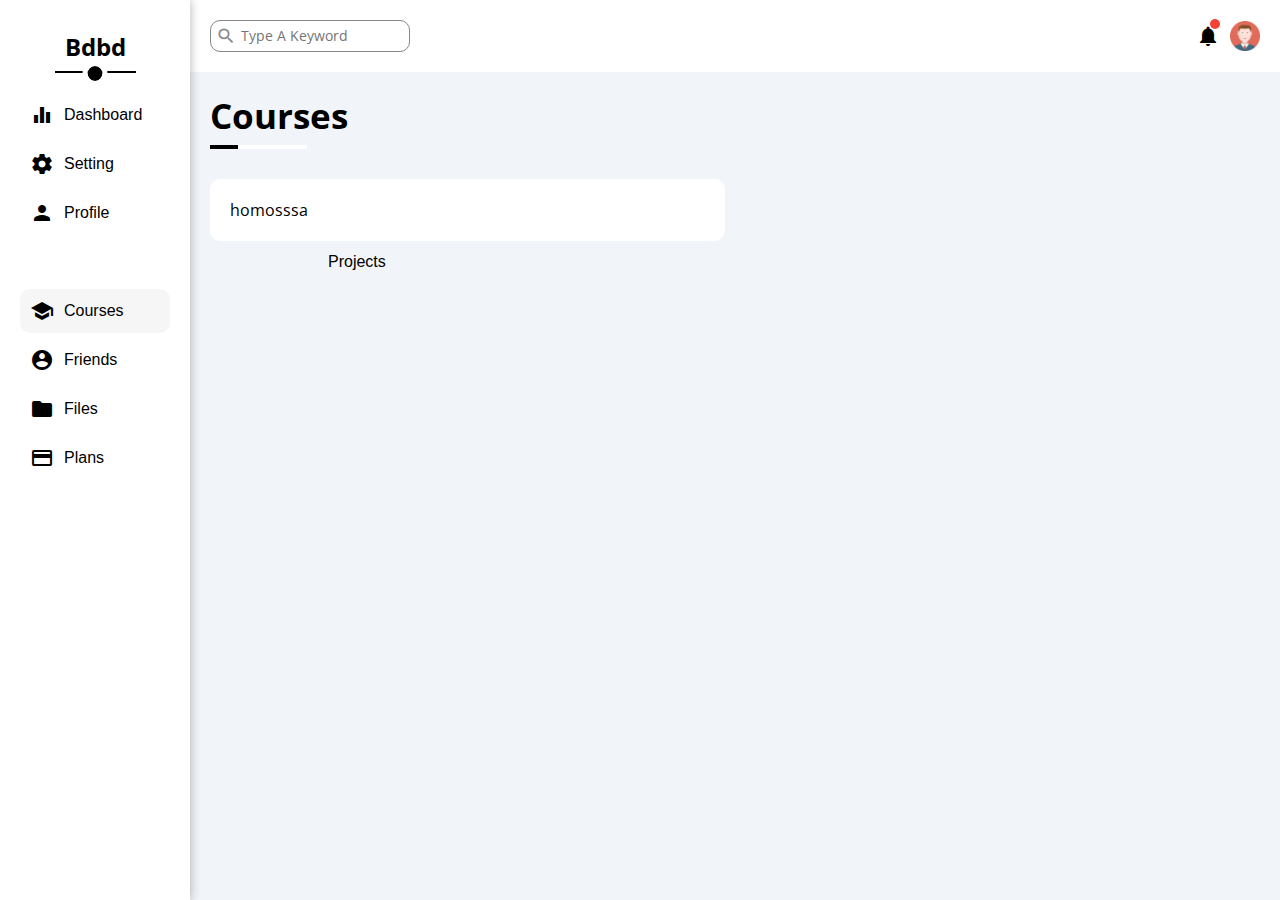
==== html files/courses.html @ 0f11dca4 "structure files and folders" ====
<!DOCTYPE html>
<html lang="en">
<head>
  <meta charset="UTF-8">
  <meta http-equiv="X-UA-Compatible" content="IE=edge">
  <meta name="viewport" content="width=device-width, initial-scale=1.0">
  <!-- icons link -->
  <link href="https://fonts.googleapis.com/icon?family=Material+Icons" rel="stylesheet">
  <link rel="stylesheet" href="https://cdnjs.cloudflare.com/ajax/libs/font-awesome/4.7.0/css/font-awesome.min.css">
  <!-- font google -->
  <link rel="preconnect" href="https://fonts.googleapis.com">
  <link rel="preconnect" href="https://fonts.gstatic.com" crossorigin>
  <link href="https://fonts.googleapis.com/css2?family=Open+Sans:wght@300;500;700;800&display=swap" rel="stylesheet">
  
  <link rel="stylesheet" href="../css files/mainStyle.css">
  <title>Courses</title>
</head>
<body>
  <header>
    <nav>
      <h2>bdbd</h2>
      <ul>
        <li>
          <a id="navLink" href="./index.html">
            <i class="material-icons">equalizer</i>
            dashboard
          </a>
        </li>
        <li>
          <a id="navLink" href="./setting.html">
            <i class="material-icons">settings</i>
            setting
          </a>
        </li>
        <li>
          <a id="navLink" href="./profile.html">
            <i class="material-icons">person</i>
            profile
          </a>
        </li>
        <li>
          <a id="navLink" href="./projects.html">
            <i class="material-icons">account_tree</i>
            projects
          </a>
        </li>
        <li>
          <a id="navLink" href="./courses.html">
            <i class="material-icons">school</i>
            courses
          </a>
        </li>
        <li>
          <a id="navLink" href="./friends.html">
            <i class="material-icons">account_circle</i>
            friends
          </a>
        </li>
        <li>
          <a id="navLink" href="./files.html">
            <i class="material-icons">folder</i>
            files
          </a>
        </li>
        <li>
          <a id="navLink" href="./plans.html">
            <i class="material-icons">credit_card</i>
            plans
          </a>
        </li>
      </ul>
    </nav>
  </header>

  <main>
    <nav>
      <div class="search-box border-radius">
        <i class="material-icons">search</i>
        <input type="search" placeholder="Type A Keyword" >
      </div>
      <div class="right">
        <i class="material-icons">notifications</i>
        <img src="../imgs/avatar.png" alt="">
      </div>
    </nav>
    <div class="container">
      <h2>courses</h2>
      <div class="container">
        <section>
          homosssa
        </section>
      </div>
    </div>
  </main>


  <script src="../js files/main.js"></script>
</body>
</html>
---- css files/mainStyle.css ----
:root {
  --main-font-color: #000;
  --second-font-color: #888;
  --main-bg: #fff;
  --second-bg: #F1F5F9;
  --third-bg: #eee;
  --red: #F44336;
  --blue: #0075FF;
  --orange: #F59E0B;
  --green: #22c55e;


  --time-trannsition: 0.3s;
  --radius: 10px;
}
* {
  padding: 0;
  margin: 0;
  box-sizing: border-box;
}
.border-radius {
  border-radius: var(--radius);
  -webkit-border-radius: var(--radius);
  -moz-border-radius: var(--radius);
  -ms-border-radius: var(--radius);
  -o-border-radius: var(--radius);
}
::-webkit-scrollbar {
  width: 10px;
}
::-webkit-scrollbar-track {
  background: var(--main-bg);
}
::-webkit-scrollbar-thumb {
  background: var(--blue);
}
body {
  display: flex;
  font-family: 'Open Sans', sans-serif;
}
:is(a, ul, li, input, button, textarea) {
  all: initial;
}
button:hover {
  background-image: linear-gradient(rgb(0 0 0 / 0.2), rgb(0 0 0 / 0.2)) !important; 
  cursor: pointer;
}
.hover {
  background: #f6f6f6;
}
/* toggle button */
.checkbtn-div {
  background: var(--second-font-color);
  cursor: pointer;
  width: 75px;
  height: 30px;
  position: relative;
  border-radius: 50px;
  transition: 0.5s;
  -webkit-border-radius: 50px;
  -moz-border-radius: 50px;
  -ms-border-radius: 50px;
  -o-border-radius: 50px;
  -webkit-transition: 0.5s;
  -moz-transition: 0.5s;
  -ms-transition: 0.5s;
  -o-transition: 0.5s;
}
.checkbtn-div::before {
  content: '\e5cd';
  font-family: 'Material Icons';
  position: absolute;
  top: 5px;
  left: 5px;
  color: var(--second-font-color);
  font-size: 20px;
  background: #fff;
  border-radius: 50%;
  transition: 0.3s;
  -webkit-border-radius: 50%;
  -moz-border-radius: 50%;
  -ms-border-radius: 50%;
  -o-border-radius: 50%;
  -webkit-transition: 0.3s;
  -moz-transition: 0.3s;
  -ms-transition: 0.3s;
  -o-transition: 0.3s;
}
input:checked + .checkbtn-div {
  background: var(--blue);
}
input:checked + .checkbtn-div::before {
  content: '\e876';
  color: var(--blue);
  left: calc(100% - (5px + 20px));
}
/* for sections and header init and paragraph after */
main > .container > .container > section {
  background-color: var(--main-bg);
  border-radius: var(--radius);
  padding: 20px;
  overflow: hidden;
  -webkit-border-radius: var(--radius);
  -moz-border-radius: var(--radius);
  -ms-border-radius: var(--radius);
  -o-border-radius: var(--radius);
}
main > .container > .container > section > h2,
main > .container > .container > section > header > h2 {
  text-transform: capitalize;
  color: var(--main-font-color);
  margin-bottom: 10px;
}
section > header > h2 + p,
section > header > div h2 + p {
  color: var(--second-font-color);
  text-transform: capitalize;
  margin: 10px 0;
  font-size: 14px;
}
section > div h2 {
  text-transform: capitalize;
  font-size: 18px;
  font-weight: 500;
}
/* start nav left */
header > nav {
  padding: 20px;
  height: 100%;
  min-height: 100vh;
  box-shadow: 0 0 10px rgb(0 0 0 / 0.3);
  background: var(--main-bg);
  position: relative;
}
header > nav > h2 {
  width: max-content;
  margin: auto;
  margin-bottom: 20px;
  padding: 10px;
  text-transform: capitalize;
  position: relative;
  color: var(--main-font-color);
}
header > nav > h2::before {
  content: '';
  position: absolute;
  bottom: 0;
  left: 0;
  width: 100%;
  height: 2px;
  background: var(--main-font-color);
}
header > nav > h2::after {
  content: '';
  position: absolute;
  bottom: -7.5px;
  outline: 5px solid var(--main-bg);
  left: 50%;
  width: 15px;
  height: 15px;
  border-radius: 50%;
  background: var(--main-font-color);
  transform: translateX(-50%);
  -webkit-transform: translateX(-50%);
  -moz-transform: translateX(-50%);
  -ms-transform: translateX(-50%);
  -o-transform: translateX(-50%);
  -webkit-border-radius: 50%;
  -moz-border-radius: 50%;
  -ms-border-radius: 50%;
  -o-border-radius: 50%;
}
header > nav > ul {
  display: grid;
}
header > nav > ul > li {
  width: 150px;
  border-radius: 10px;
  margin-bottom: 5px;
  color: var(--main-font-color);
  cursor: pointer;
  transition: var(--time-trannsition);
  -webkit-transition: var(--time-trannsition);
  -moz-transition: var(--time-trannsition);
  -ms-transition: var(--time-trannsition);
  -o-transition: var(--time-trannsition);
  -webkit-border-radius: 10px;
  -moz-border-radius: 10px;
  -ms-border-radius: 10px;
  -o-border-radius: 10px;
}
header > nav > ul > li:hover {
  background: #F6F6F6;
}
header > nav > ul > li > a {
  text-transform: capitalize;
  font-family: 'Open-sans', sans-serif;
  cursor: pointer;
  padding: 10px;
  display: flex;
  align-items: center;
  gap: 10px;
}
@media only screen and (max-width: 800px){
  header > nav > h2 {
      font-size: 16px;
      padding: 0;
      padding-bottom: 10px;
  }
  header > nav {
    padding: 10px;
  }
  header > nav > ul > li {
    width: auto;
  }
  header > nav > ul > li > a {
    width: 20px;
    overflow: hidden;
  }
}
/* end left nav */
/* start top nav */
main {
  width: 100%;
  background: var(--second-bg) !important;
}
main > * {
  padding: 20px;
}
main > nav {
  display: flex;
  justify-content: space-between;
  width: 100%;
  background-color: var(--main-bg);
}
main > nav .search-box {
  display: flex;
  align-items: flex-start;
  gap: 5px;
  border: 1px solid var(--second-font-color);
  padding: 5px;
  width: 200px;
}
main > nav .search-box:focus-visible {
  width: 250px;
}
main > nav input {
  font-family: inherit;
  font-size: 14px;
  width: 100%;
}
main > nav .search-box > i {
  color: var(--second-font-color);
  font-size: 20px;
}
main > nav > .right {
  display: flex;
  align-items: center;
  gap: 10px;
}
main > nav > .right > i{
  position: relative;
  cursor: pointer;
}
main > nav > .right > i::before {
  content: '';
  width: 10px;
  height: 10px;
  border-radius: 50%;
  background: var(--red);
  position: absolute;
  right: 0;
  top: -5px;
  -webkit-border-radius: 50%;
  -moz-border-radius: 50%;
  -ms-border-radius: 50%;
  -o-border-radius: 50%;
}
main > nav img {
  width: 30px;
}
/* end top nav */
/* start content in main */
main > .container > h2 {
  text-transform: capitalize;
  font-size: 35px;
  font-weight: 700;
  margin-bottom: 30px;
  width: max-content;
  position: relative;
  padding-bottom: 10px;
  z-index: 1;
}
main > .container > h2::after {
  content: '';
  width: 70%;
  height: 4px;
  background-color: var(--main-bg);
  position: absolute;
  bottom: 0;
  left: 0;
  z-index: -2;
}
main > .container > h2::before {
  content: '';
  width: 20%;
  height: 4px;
  background-color: var(--main-font-color);
  position: absolute;
  bottom: 0;
}
main > .container > .container {
  display: grid;
  grid-template-columns: repeat(auto-fill, minmax(400px, 1fr));
  gap: 20px;
}
@media only screen and (max-width: 600px) { 
  main > .container > .container {
    grid-template-columns: minmax(100px, 1fr);
  }
}
.welcome {
  padding: 0 !important;
}
.welcome > header {
  display: flex;
  justify-content: space-between;
  padding: 20px;
  background-color: var(--third-bg);
}
.welcome > header h2 {
  font-size: 30px;
  text-transform: capitalize;
  color: var(--main-font-color);
}
.welcome > header p {
  color: var(--second-font-color);
  text-transform: capitalize;
}
.welcome > header img {
  width: 200px;
}
.welcome > img {
  width: 70px;
  border: 4px solid var(--main-bg);
  margin-top: -35px;
  margin-left: 20px;
  border-radius: 50%;
  -webkit-border-radius: 50%;
  -moz-border-radius: 50%;
  -ms-border-radius: 50%;
  -o-border-radius: 50%;
}
.welcome > img + section {
  display: flex;
  justify-content: space-around;
  text-align: center;
  padding: 20px;
  font-size: 16px;
  border-top: 1px solid var(--third-bg);
  border-bottom: 1px solid var(--third-bg);
  margin: 20px 0;
}
.welcome > img + section h2 {
  font-size: 18px;
  font-weight: normal;
  text-transform: capitalize;
}
.welcome > img + section p {
  color: var(--second-font-color);
}
.welcome > button {
  background-color: var(--blue);
  padding: 5px 10px;
  color: #fff;
  font-family: inherit;
  float: right;
  margin-right: 20px;
  cursor: pointer;
  margin-bottom: 20px;
}
@media only screen and (max-width: 600px) {
  .welcome > header img {
    display: none;
  }
  .welcome > img {
    margin-left: calc(50% - 35px);
  }
  .welcome > img + section {
    flex-direction: column;
    gap: 10px;
  }
  .welcome > img + section > div > h2 {
    margin-bottom: 5px;
  }
} 
/* end welcome section */
/* start quick-draft */
.quick-draft {
  display: grid;
  align-items: flex-start;
  gap: 20px;
}
.quick-draft > p {
  color: var(--second-font-color);
}
.quick-draft > :is(input, textarea) {
  background-color: var(--third-bg);
  padding: 10px;
  font-family: inherit;
  font-size: 14px;
}
.quick-draft > textarea {
  min-height: 180px;
  resize: none;
  overflow-wrap: break-word;
}
.quick-draft > button {
  width: fit-content; 
  background: var(--blue);
  color: #fff;
  font-family: inherit;
  text-transform: capitalize;
  cursor: pointer;
  padding: 5px 10px;
  justify-self: end;
}
/* end quick-draft */
.yearly-target {
  display: grid;
  gap: 20px;
  text-transform: capitalize;
}
.yearly-target > p {
  color: var(--second-font-color);
  font-size: 14px;
}
.yearly-target > div {
  display: grid;
  grid-template-columns: 80px auto;
  gap: 0 20px;
}
.yearly-target > div > i {
  grid-row: 1/4;
  display: flex;
  justify-content: center;
  align-items: center;
  width: 80px;
  height: 80px;
}
.yearly-target > div > i ,
.yearly-target > div > progress::-webkit-progress-bar {
  background-image: linear-gradient(rgb(255 255 255 / .8),rgb(255 255 255 / .8) );
}
.yearly-target > div:nth-of-type(1) > i {
  color: var(--blue);
  background-color: var(--blue);
}
.yearly-target > div:nth-of-type(2) > i {
  color: var(--orange);
  background-color: var(--orange);
} 
.yearly-target > div:nth-of-type(3) > i {
  color: var(--green);
  background-color: var(--green);
} 
.yearly-target > div > h2 {
  font-size: 16px;
  font-weight: 500;
  color: var(--second-font-color);
}
.yearly-target > div > p {
  color: var(--main-font-color);
  font-weight: 700;
  font-size: 18px;
}
.yearly-target > div > progress {
  width: 100%;
  border-radius: 0;
  height: 5px;
  position: relative;
}
.yearly-target > div:nth-of-type(1) > progress::-webkit-progress-bar,
.yearly-target > div:nth-of-type(1) > progress::-webkit-progress-value {
  background-color: var(--blue);
}
.yearly-target > div:nth-of-type(2) > progress::-webkit-progress-bar,
.yearly-target > div:nth-of-type(2) > progress::-webkit-progress-value {
  background-color: var(--orange);
}
.yearly-target > div:nth-of-type(3) > progress::-webkit-progress-bar,
.yearly-target > div:nth-of-type(3) > progress::-webkit-progress-value {
  background-color: var(--green);
}
.yearly-target > div > progress::before {
  position: absolute;
  bottom: 20px;
  font-size: 12px;
  width: 25px;
  color: #fff;
  border-radius: 5px;
  padding: 5px;
  -webkit-border-radius: 5px;
  -moz-border-radius: 5px;
  -ms-border-radius: 5px;
  -o-border-radius: 5px;
}
.yearly-target > div > progress::after {
  content: '';
  position: absolute;
  bottom: 10px;
  border: 5px solid transparent;
} 
.yearly-target > div:nth-of-type(1) > progress::before {
  content: '80%';
  left: calc(80% - 20px);
  background: var(--blue);
}
.yearly-target > div:nth-of-type(1) > progress::after {
  left: calc(80% - 7.5px);
  border-color: var(--blue) transparent transparent transparent;
} 
.yearly-target > div:nth-of-type(2) > progress::before {
  content: '55%';
  left: calc(55% - 20px);
  background: var(--orange);
}
.yearly-target > div:nth-of-type(2) > progress::after {
  left: calc(55% - 7.5px);
  border-color: var(--orange) transparent transparent transparent;
} 
.yearly-target > div:nth-of-type(3) > progress::before {
  content: '75%';
  left: calc(75% - 20px);
  background: var(--green);
}
.yearly-target > div:nth-of-type(3) > progress::after {
  left: calc(75% - 7.5px);
  border-color: var(--green) transparent transparent transparent;
}
/* start ticket */
.ticket {
  display: grid;
  gap: 20px;
}
.ticket > p {
  color: var(--second-font-color);
  text-transform: capitalize;
}
.ticket > .content {
  display: grid;
  grid-template-columns: auto auto;
  gap: 20px;
}
.ticket > .content > section {
  padding: 20px 0;
  border: 1px solid var(--third-bg);
  border-radius: 10px;
  display: grid;
  justify-items: center;
  gap: 10px;
  -webkit-border-radius: 10px;
  -moz-border-radius: 10px;
  -ms-border-radius: 10px;
  -o-border-radius: 10px;
}
.ticket > .content > section > i {
  font-size: 35px;
}
.ticket > .content > section:nth-of-type(1) > i {
  color: var(--orange);
}
.ticket > .content > section:nth-of-type(2) > i {
  color: var(--blue);
}
.ticket > .content > section:nth-of-type(3) > i {
  color: var(--green);
  border-radius: 50%;
  outline: 3px solid var(--green);
  -webkit-border-radius: 50%;
  -moz-border-radius: 50%;
  -ms-border-radius: 50%;
  -o-border-radius: 50%;
}
.ticket > .content > section:nth-of-type(4) > i {
  color: var(--red);
  border-radius: 50%;
  outline: 3px solid var(--red);
  -webkit-border-radius: 50%;
  -moz-border-radius: 50%;
  -ms-border-radius: 50%;
  -o-border-radius: 50%;
}
.ticket > .content > section > p {
  color: var(--second-font-color);
  text-transform: capitalize;
  font-size: 14px;
}
/* end ticket */
/* start latest news */
.latest-news {
  display: grid;
  gap: 20px;
}
.latest-news > .content > section {
  display: grid;
  grid-template-columns: auto 1fr auto;
  gap: 10px;
  padding: 20px 0;
}
.latest-news img {
  width: 100px;
  grid-row: 1/3;
}
.latest-news > .content > section:not(:last-of-type) {
  border-bottom: 1px solid var(--third-bg);
}
.latest-news > .content > section > h2 {
  font-size: 16px;
  text-transform: capitalize;
}
.latest-news > .content > section > p:nth-of-type(1) {
  grid-column: 2/3;
  color: var(--second-font-color);
  text-transform: capitalize;
  font-size: 14px;
}
.latest-news > .content > section > p:nth-of-type(2) {
  margin-top: -20px;
  font-size: 14px;
  background: var(--third-bg);
  height: fit-content;
  padding: 5px 10px;
  text-transform: capitalize;
}

@media only screen and (max-width: 600px) { 
  .latest-news > .content > section {
    display: flex;
    flex-direction: column;
    align-items: center;
  }
  .latest-news > .content > section > * {
    margin: 0 !important;
  }
}
/* end latest news */
/* start latest tasks */
.latest-tasks > section {
  padding: 20px 0;
  display: grid;
  grid-template-columns: auto auto;
  border-bottom: 1px solid var(--third-bg);
}
.latest-tasks > section > h2 {
  text-transform: capitalize;
  font-size: 16px;
}
.latest-tasks > section > p {
  text-transform: capitalize;
  font-size: 14px;
  color: var(--second-font-color);
  grid-column: 1/2 ;
}
.latest-tasks > section > i {
  justify-self: end;
  margin-top: -20px;
  cursor: pointer;
  transition: var(--time-trannsition);
  -webkit-transition: var(--time-trannsition);
  -moz-transition: var(--time-trannsition);
  -ms-transition: var(--time-trannsition);
  -o-transition: var(--time-trannsition);
}
.latest-tasks > section > i:hover {
  color: red;
}
.latest-tasks > section:nth-last-child(2) {
  opacity: 0.2;
}
.latest-tasks > section:nth-last-child(2) > h2 {
  text-decoration: line-through;
}
.latest-tasks > section:nth-last-child(2) > p {
  text-decoration: line-through;
}
/* end latest tasks */
/* search-item */
.search-item {
  display: grid;
  gap: 20px;
}
.search-item > section {
  display: flex;
  justify-content: space-between;
  align-items: center;
}
.search-item > section:nth-of-type(1) {
  text-transform: capitalize;
  color: var(--second-font-color);
}
.search-item > section > h2 {
  font-size: 18px;
  text-transform: capitalize;
  font-weight: normal;
}
.search-item > section:not(:nth-of-type(1)) > p {
  background: var(--third-bg);
  padding: 5px 10px;
  font-size: 14px;
  border-radius: 5px;
  -webkit-border-radius: 5px;
  -moz-border-radius: 5px;
  -ms-border-radius: 5px;
  -o-border-radius: 5px;
}
/* end search-item */
/* start latest uploads */
.latest-uploads {
  display: grid;
  gap: 20px;
}
.latest-uploads > .content {
  display: inherit;
  gap: inherit;
}
.latest-uploads > .content > section {
  display: flex;
  justify-content: space-between;
  align-items: center;
}
.latest-uploads > .content > section > .left {
  display: grid;
  grid-template-columns: auto auto;
  align-items: center;
  column-gap: 10px;
}
.latest-uploads > .content h2 {
  font-weight: normal;
  font-size: 18px;
}
.latest-uploads > .content > section > .left p {
  color: var(--second-font-color);
  text-transform: capitalize;
  font-family: inherit;
}
.latest-uploads img {
  width: 40px;
  grid-row: 1/3;
}
.latest-uploads > .content > section > .right {
  background: var(--third-bg);
  padding: 5px 10px;
  border-radius: 5px;
  font-size: 14px;
  -webkit-border-radius: 5px;
  -moz-border-radius: 5px;
  -ms-border-radius: 5px;
  -o-border-radius: 5px;
}
/* end latest uploads */
/* start progress-project */
.progress-project {
  display: grid;
  align-content: start;
  gap: 20px;
  background-image: linear-gradient(rgb(255 255 255 / 0.9), rgb(255 255 255 / 0.9)), url('./imgs/project.png');
  background-size: 150px;
  background-repeat: no-repeat;
  background-position: bottom right;
}
.progress-project > ul {
  display: grid;
  gap: 30px;
}
.progress-project > ul > li {
  position: relative;
  margin-left: 45px;
  text-transform: capitalize;
  font-family: 'Open Sans', sans-serif;
}
.progress-project > ul > li:not(:last-child):after {
  content: '';
  position: absolute;
  width: 2px;
  height: 20px;
  left: -32.5px;
  bottom: -25px;
  background: var(--blue);
}
.progress-project > ul > li::before {
  content: '';
  position: absolute;
  width: 25px;
  height: 25px;
  background: var(--blue);
  border-radius: 50%;
  border: 2px solid #fff;
  outline: 2px solid var(--blue);
  left: -45px;
  bottom: -4.2px;
  -webkit-border-radius: 50%;
  -moz-border-radius: 50%;
  -ms-border-radius: 50%;
  -o-border-radius: 50%;
}
.progress-project > ul > li:nth-last-of-type(2):before {
  animation: pop linear 1s infinite alternate;
  -webkit-animation: pop linear 1s infinite alternate;
} 
.progress-project > ul > li:last-of-type::before {
  background: var(--main-bg);
}
@keyframes pop {
  0% {
    background: var(--blue);
  }
  100% {
    background: var(--main-bg);
  }
}
/* end progress-project */
/* start reminder */
.reminder {
  display: grid;
  gap: 15px;
}
.reminder > .content {
  display: grid;
  gap: 20px;
}
.reminder > div > section {
  padding-left: 50px;
  position: relative;
}
.reminder > div > section::before {
  content: '';
  width: 20px;
  height: 20px;
  position: absolute;
  left: 0;
  top: 50%;
  transform: translateY(-50%);
  border-radius: 50%;
  -webkit-border-radius: 50%;
  -moz-border-radius: 50%;
  -ms-border-radius: 50%;
  -o-border-radius: 50%;
  -webkit-transform: translateY(-50%);
  -moz-transform: translateY(-50%);
  -ms-transform: translateY(-50%);
  -o-transform: translateY(-50%);
}
.reminder > div > section::after {
  content: '';
  width: 2px;
  height: 100%;
  position: absolute;
  top: 0;
  left: 35px;
}
.reminder > div > section:nth-of-type(1)::after,
.reminder > div > section:nth-of-type(1)::before {
  background-color: var(--blue);
}
.reminder > div > section:nth-of-type(2)::after,
.reminder > div > section:nth-of-type(2)::before {
  background-color: var(--green);
}
.reminder > div > section:nth-of-type(3)::after,
.reminder > div > section:nth-of-type(3)::before {
  background-color: var(--orange);
}
.reminder > div > section:nth-of-type(4)::after,
.reminder > div > section:nth-of-type(4)::before {
  background-color: var(--red);
}
.reminder > div > section > h2 {
  text-transform: capitalize;
  font-size: 16px;
  margin-bottom: 10px;
}
.reminder > div > section > p {
  font-size: 14px;
  color: var(--second-font-color);
}
/* end reminder */
/* start latest-post */
.latest-post {
  display: grid;
  gap: 20px;
}
.latest-post > div {
  display: grid;
  grid-template-columns: auto 1fr;
  column-gap: 20px;
}
.latest-post > div > img {
  width: 50px;
  grid-row: 1/3;
}
.latest-post > div > h2 {
  font-size: 18px;
}
.latest-post > div > p {
  color: var(--second-font-color);
}
.latest-post > p {
  border-top:1px solid var(--third-bg);
  border-bottom:1px solid var(--third-bg);
  min-height: 120px;
  padding: 20px 0;
}
.latest-post > footer {
  display: flex;
  justify-content: space-between;
}
.latest-post > footer > * {
  display: flex;
  color: var(--second-font-color);
}
/* end latest-post */
/* start stats */
.stats {
  display: grid;
  gap: 10px;
}
.stats > h2 {
  margin-top: 10px;
}
.stats > div {
  display: grid;
  grid-template-columns: auto 1fr auto;
  column-gap: 20px;
  align-items: baseline;
}
.stats > div > i {
  grid-row: 1/3;
  width: 55px;
  height: 55px;
  color: #fff;
  font-size: 30px;
  display: flex;
  justify-content: center;
  align-items: center;
}
.stats > div > i:hover {
  transform: rotate(5deg);
  transition: var(--time-trannsition);
  -webkit-transform: rotate(5deg);
  -moz-transform: rotate(5deg);
  -ms-transform: rotate(5deg);
  -o-transform: rotate(5deg);
  -webkit-transition: var(--time-trannsition);
  -moz-transition: var(--time-trannsition);
  -ms-transition: var(--time-trannsition);
  -o-transition: var(--time-trannsition);
}
.stats > div > *:not(i) {
  text-transform: capitalize;
  transform: translateY(-5px);
  -webkit-transform: translateY(-5px);
  -moz-transform: translateY(-5px);
  -ms-transform: translateY(-5px);
  -o-transform: translateY(-5px);
}
.stats > div > button {
  margin-right: 15px;
  cursor: pointer;
  font-family: inherit;
  font-size: 14px;
  padding: 5px 10px;
  border-radius: 5px;
  color: #fff;
  -webkit-border-radius: 5px;
  -moz-border-radius: 5px;
  -ms-border-radius: 5px;
  -o-border-radius: 5px;
} 
.stats > div:nth-of-type(1) > button {
  background: #1da1f2;
}
.stats > div:nth-of-type(1) {
  background: #1da1f2;
  background-image: linear-gradient(rgb(255 255 255 / 0.8), rgb(255 255 255 / 0.8));
}
.stats > div:nth-of-type(1) > i {
  background: #1da1f2;
}
.stats > div:nth-of-type(1) > p {
  color: #1da1f2;
}
.stats > div:nth-of-type(2) > button {
  background: var(--blue);
}
.stats > div:nth-of-type(2) {
  background: var(--blue);
  background-image: linear-gradient(rgb(255 255 255 / 0.8), rgb(255 255 255 / 0.8));
}
.stats > div:nth-of-type(2) > i {
  background: var(--blue);
}
.stats > div:nth-of-type(2) > p {
  color: var(--blue);
}
.stats > div:nth-of-type(3) > button {
  background: red;
}
.stats > div:nth-of-type(3) {
  background: red;
  background-image: linear-gradient(rgb(255 255 255 / 0.8), rgb(255 255 255 / 0.8));
}
.stats > div:nth-of-type(3) > i {
  background: red;
}
.stats > div:nth-of-type(3) > p {
  color: red;
}
.stats > div:nth-of-type(4) > button {
  background: #0077B5;
}
.stats > div:nth-of-type(4) {
  background: #0077B5;
  background-image: linear-gradient(rgb(255 255 255 / 0.8), rgb(255 255 255 / 0.8));
}
.stats > div:nth-of-type(4) > i {
  background: #0077B5;
}
.stats > div:nth-of-type(4) > p {
  color: #0077B5;
}
/* end stats */
/* start projects */
.projects {
  overflow: auto !important;
}
.projects > h2 {
  margin-bottom: 20px;
}

.projects img {
  width: 40px;
  border-radius: 50%;
  position: relative;
  border: 1px solid #fff;
  -webkit-border-radius: 50%;
  -moz-border-radius: 50%;
  -ms-border-radius: 50%;
  -o-border-radius: 50%;
}
.projects img:not(:first-child) {
  margin-left: -20px ;
}
.projects img:hover {
  z-index: 10;
  cursor: pointer;
}
@media only screen and (min-width: 1050px) and (max-width: 1500px) {
  .projects {
    grid-column: 1/3;
  }
}
@media only screen and (min-width: 1500px) {
  .projects {
    grid-column: 1/4;
  }
}
.projects > table {
  width: 100%;
  border-collapse: collapse;
  min-width: 900px;
}
.projects > table > thead {
  background: var(--third-bg);
  border: 1px solid var(--third-bg);
}
.projects > table > thead > tr > th {
  text-align: start;
  padding: 20px;
  text-transform: capitalize;
}
.projects > table > tbody > tr > td {
  padding: 10px;
  border: 1px solid var(--third-bg);
  text-transform: capitalize;
}
.projects > table > tbody > tr:hover > td {
  background: rgb(0 0 0 / .015);
}
.projects > table > tbody > tr > td:last-of-type > p {
  padding: 5px 10px;
  max-width: fit-content;
  font-size: 14px;
  border-radius: 5px;
  color: #fff;
  -webkit-border-radius: 5px;
  -moz-border-radius: 5px;
  -ms-border-radius: 5px;
  -o-border-radius: 5px;
}
.projects > table > tbody > tr:nth-of-type(1) > td:last-of-type > p {
  background: var(--orange);
}
.projects > table > tbody > tr:nth-of-type(2) > td:last-of-type > p {
  background: var(--blue);
}
.projects > table > tbody > tr:is(:nth-of-type(3), :nth-of-type(4), :nth-of-type(6)) > td:last-of-type > p {
  background: var(--green);
}
.projects > table > tbody > tr:nth-of-type(5) > td > p {
  background: var(--red);
}
/* end projects */
/* end content in main */
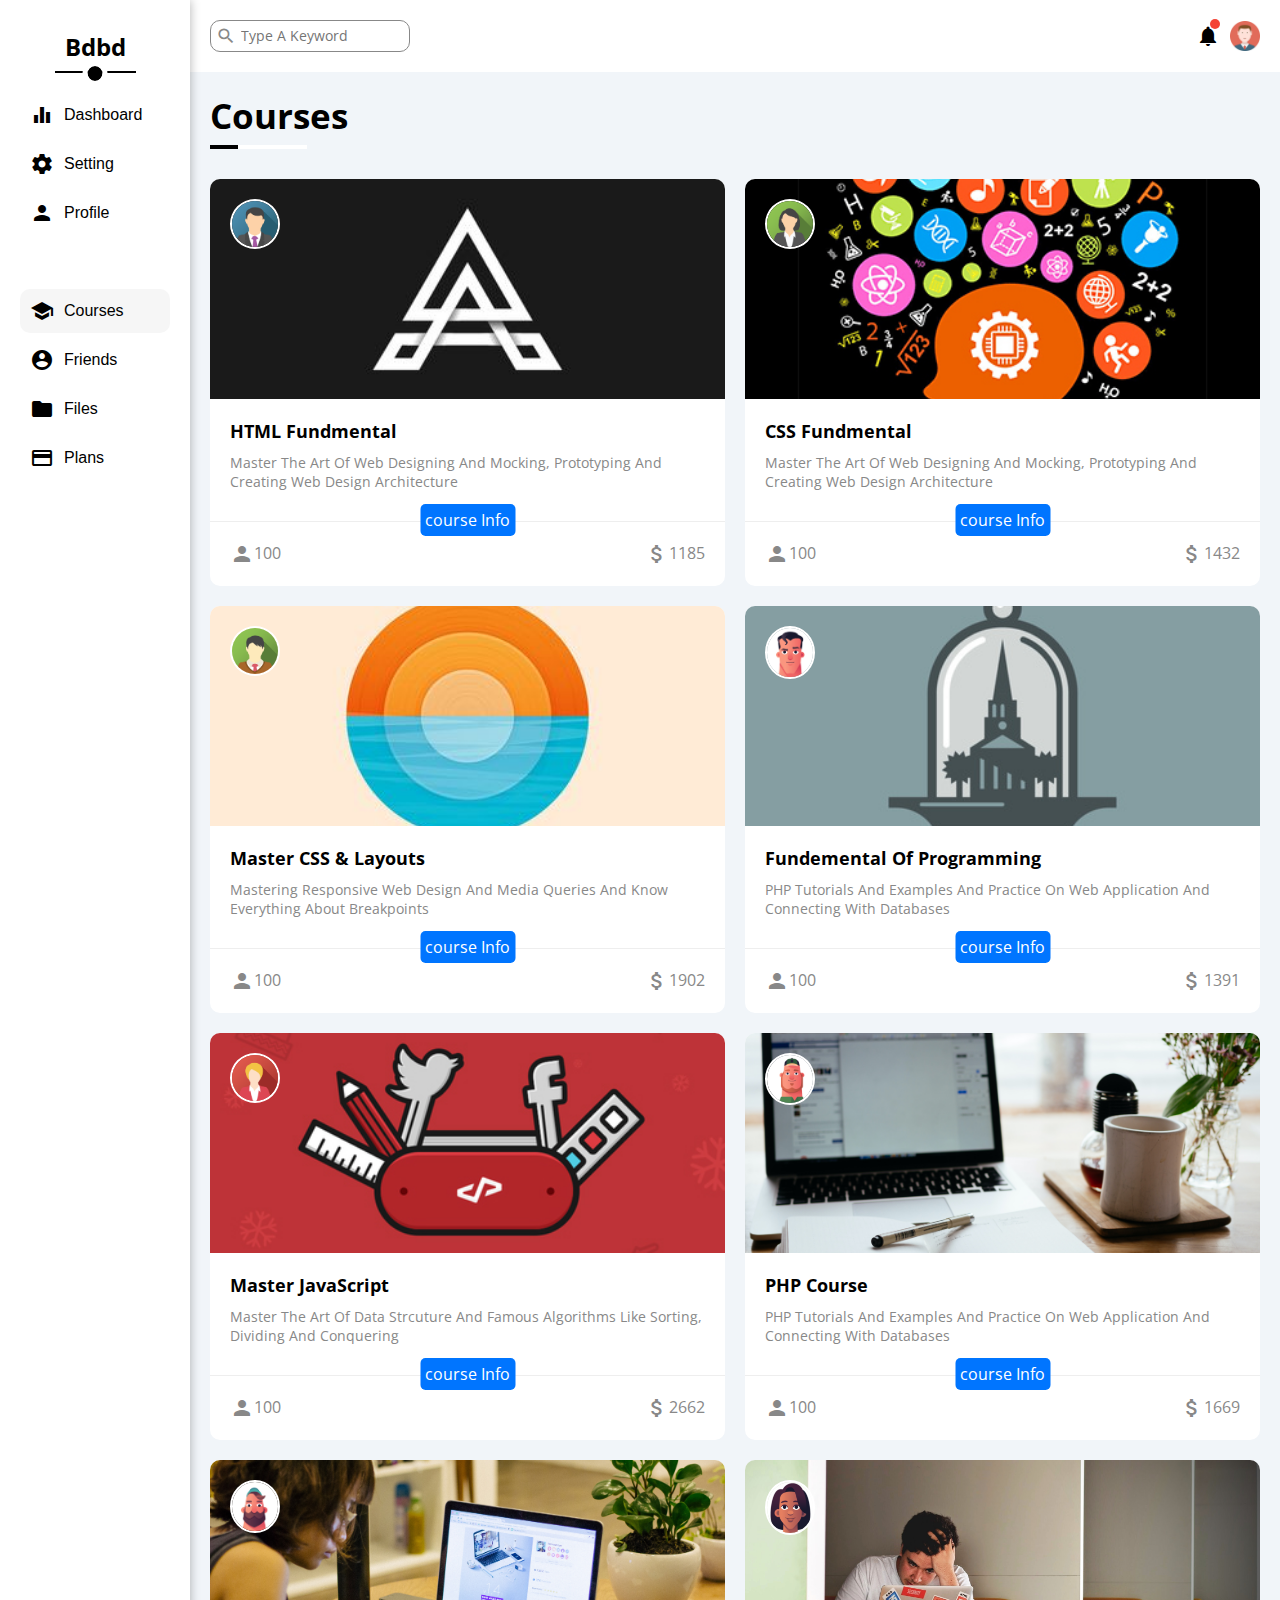
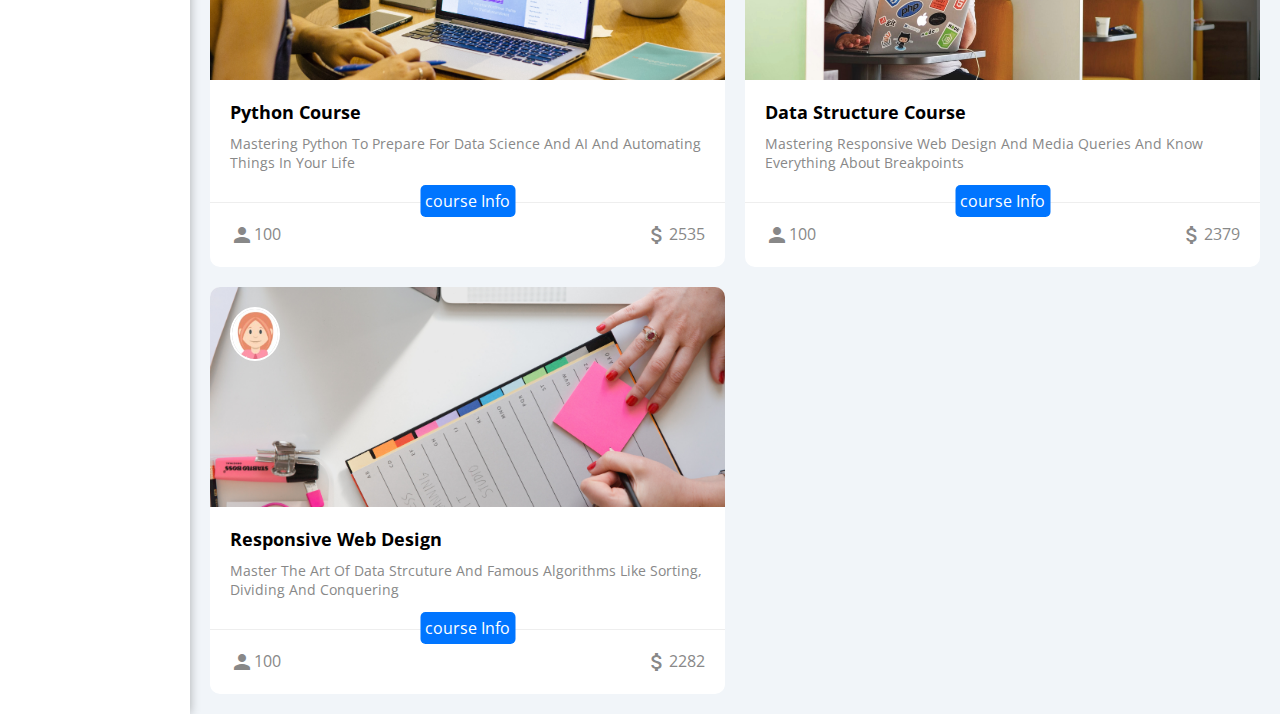
==== commit c1a77223: "plans & friends page complet" ====
--- a/html files/courses.html
+++ b/html files/courses.html
@@ -13,6 +13,7 @@
   <link href="https://fonts.googleapis.com/css2?family=Open+Sans:wght@300;500;700;800&display=swap" rel="stylesheet">
   
   <link rel="stylesheet" href="../css files/mainStyle.css">
+  <link rel="stylesheet" href="../css files/courses.css">
   <title>Courses</title>
 </head>
 <body>
@@ -85,15 +86,13 @@
     </nav>
     <div class="container">
       <h2>courses</h2>
-      <div class="container">
-        <section>
-          homosssa
-        </section>
+      <div class="container" id="container">
+        
       </div>
     </div>
   </main>
 
-
+  <script src="../js files/courses.js"></script>
   <script src="../js files/main.js"></script>
 </body>
 </html>--- a/css files/courses.css
+++ b/css files/courses.css
@@ -0,0 +1,67 @@
+#container {
+  grid-template-columns: repeat(auto-fill, minmax(350px, 1fr));
+}
+#container > section {
+  padding: 0;
+  position: relative;
+  height: 100%;
+  display: grid;
+}
+#container > section > img:first-child {
+  width: 100%;
+  height: 220px;
+  object-fit: cover;
+
+}
+#container .team-img {
+  position: absolute;
+  width: 50px;
+  top: 20px;
+  left: 20px;
+  border-radius: 50%;
+  border: 2px solid #fff;
+  -webkit-border-radius: 50%;
+  -moz-border-radius: 50%;
+  -ms-border-radius: 50%;
+  -o-border-radius: 50%;
+}
+#container > section > header {
+  padding: 20px;
+}
+#container > section > header > h2 {
+  font-size: 18px;
+}
+#container > section > header > p {
+  font-size: 14px;
+}
+#container > section > button {
+  background: var(--blue);
+  padding: 5px;
+  border-radius: 10px;
+  color: #fff;
+  text-transform: capitalize;
+  font-family: inherit;
+  position: absolute;
+  left: 50%;
+  bottom: 50px;
+  transform: translateX(-50%);
+  -webkit-border-radius: 5px;
+  -moz-border-radius: 10px;
+  -ms-border-radius: 10px;
+  -o-border-radius: 10px;
+  -webkit-transform: translateX(-50%);
+  -moz-transform: translateX(-50%);
+  -ms-transform: translateX(-50%);
+  -o-transform: translateX(-50%);
+}
+#container > section > footer {
+  display: flex;
+  justify-content: space-between;
+  align-self: end;
+  padding: 20px;
+  color: var(--second-font-color);
+  border-top: 1px solid var(--third-bg);
+}
+#container > section > footer > * {
+  display: flex;
+}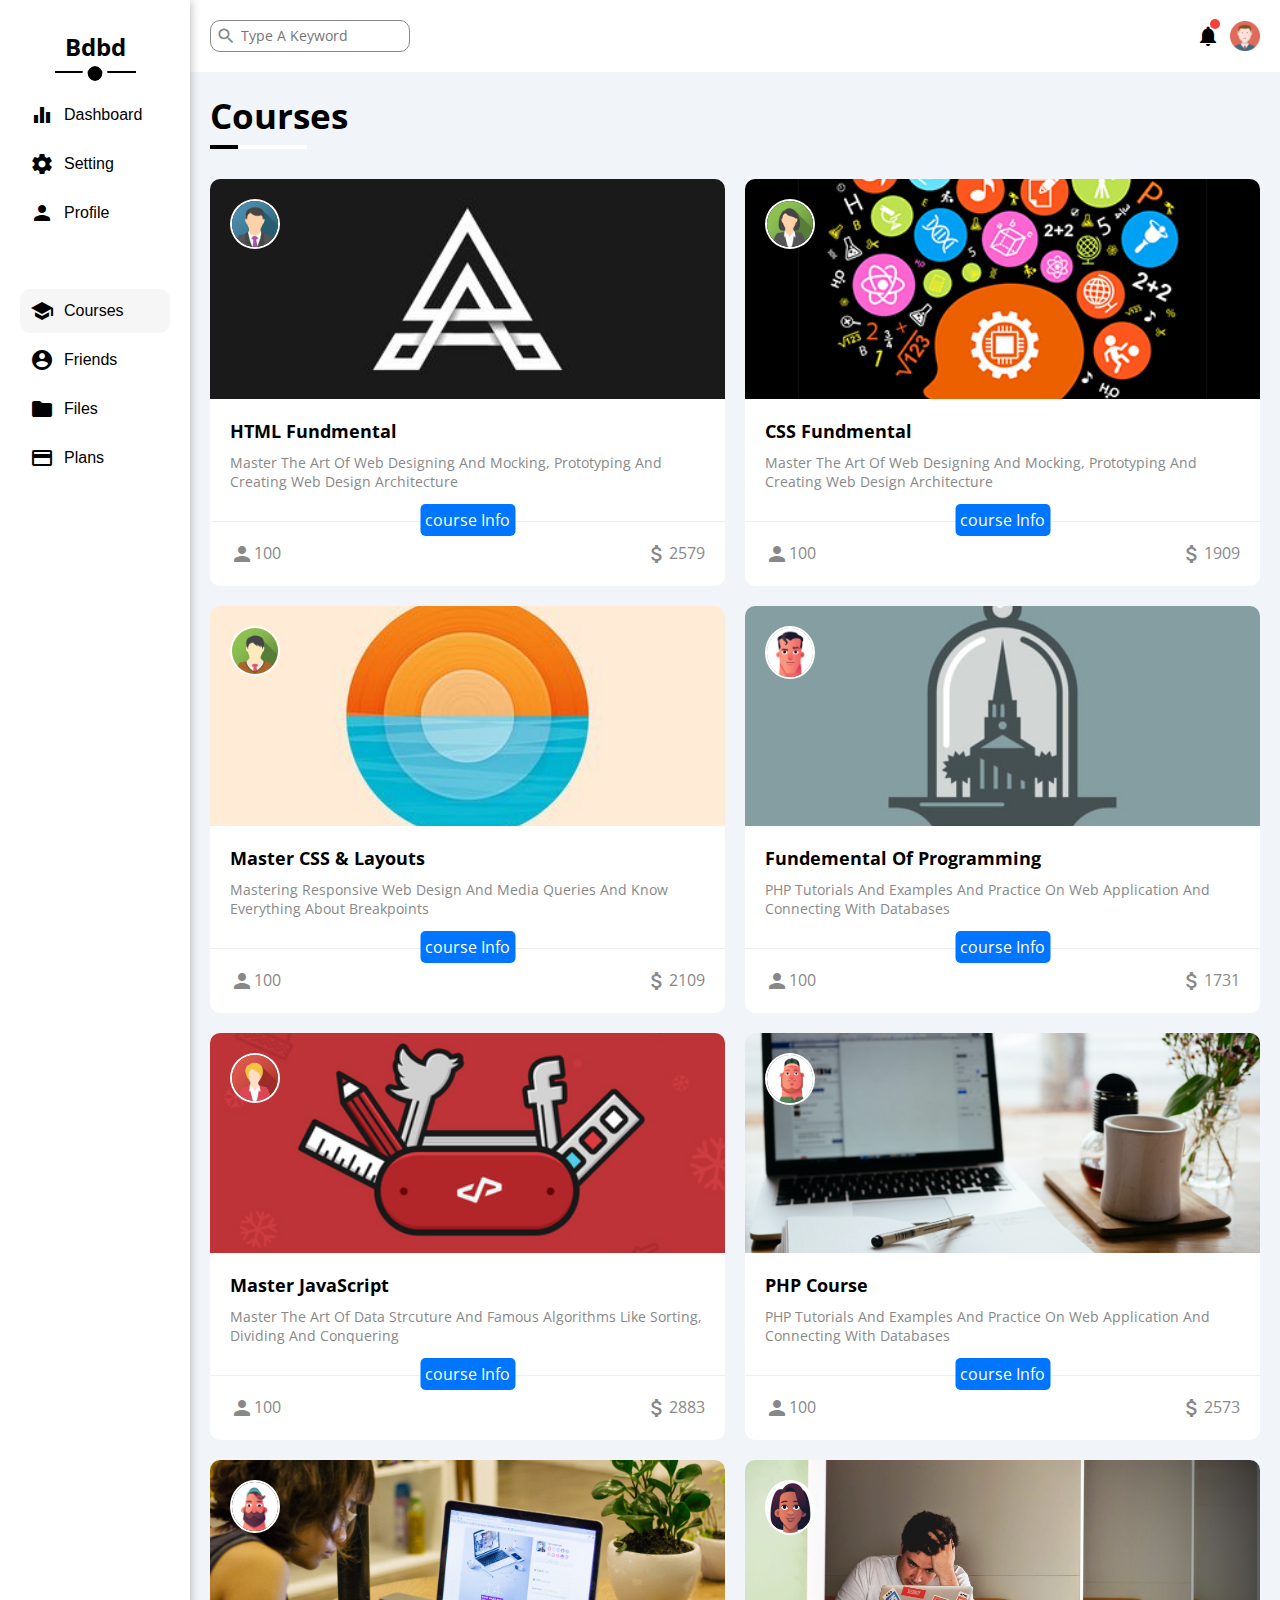
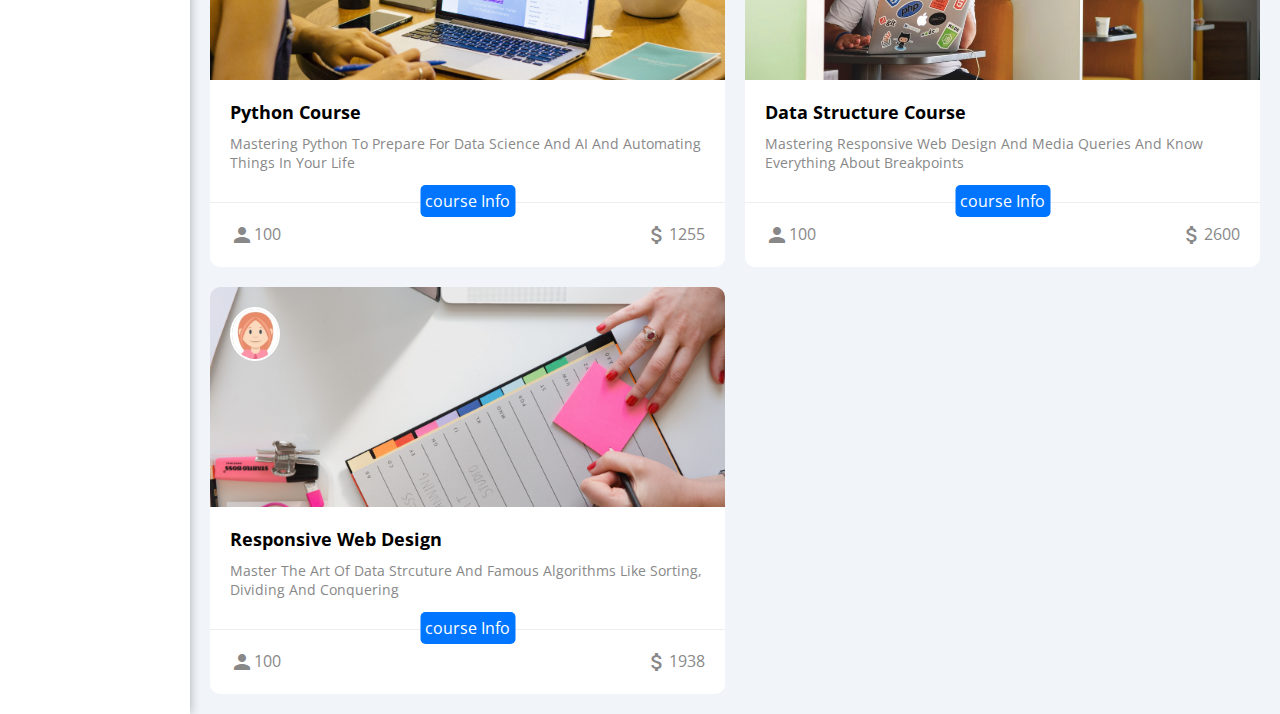
==== commit 6239feef: "move index.html" ====
--- a/html files/courses.html
+++ b/html files/courses.html
@@ -22,7 +22,7 @@
       <h2>bdbd</h2>
       <ul>
         <li>
-          <a id="navLink" href="./index.html">
+          <a id="navLink" href="../index.html">
             <i class="material-icons">equalizer</i>
             dashboard
           </a>
--- a/css files/mainStyle.css
+++ b/css files/mainStyle.css
@@ -8,7 +8,6 @@
   --blue: #0075FF;
   --orange: #F59E0B;
   --green: #22c55e;
-
 
   --time-trannsition: 0.3s;
   --radius: 10px;
@@ -100,6 +99,7 @@
   border-radius: var(--radius);
   padding: 20px;
   overflow: hidden;
+  align-content: start;
   -webkit-border-radius: var(--radius);
   -moz-border-radius: var(--radius);
   -ms-border-radius: var(--radius);
@@ -678,6 +678,9 @@
 .latest-tasks > section:nth-last-child(2) {
   opacity: 0.2;
 }
+.latest-tasks > section:nth-last-child(2) > i:hover {
+  color: initial;
+}
 .latest-tasks > section:nth-last-child(2) > h2 {
   text-decoration: line-through;
 }
@@ -728,6 +731,15 @@
   display: flex;
   justify-content: space-between;
   align-items: center;
+  position: relative;
+}
+.latest-uploads > .content > section:not(:last-child)::before {
+  content: '';
+  position: absolute;
+  bottom: -10px;
+  width: 100%;
+  height: 1px;
+  background: var(--third-bg);
 }
 .latest-uploads > .content > section > .left {
   display: grid;
